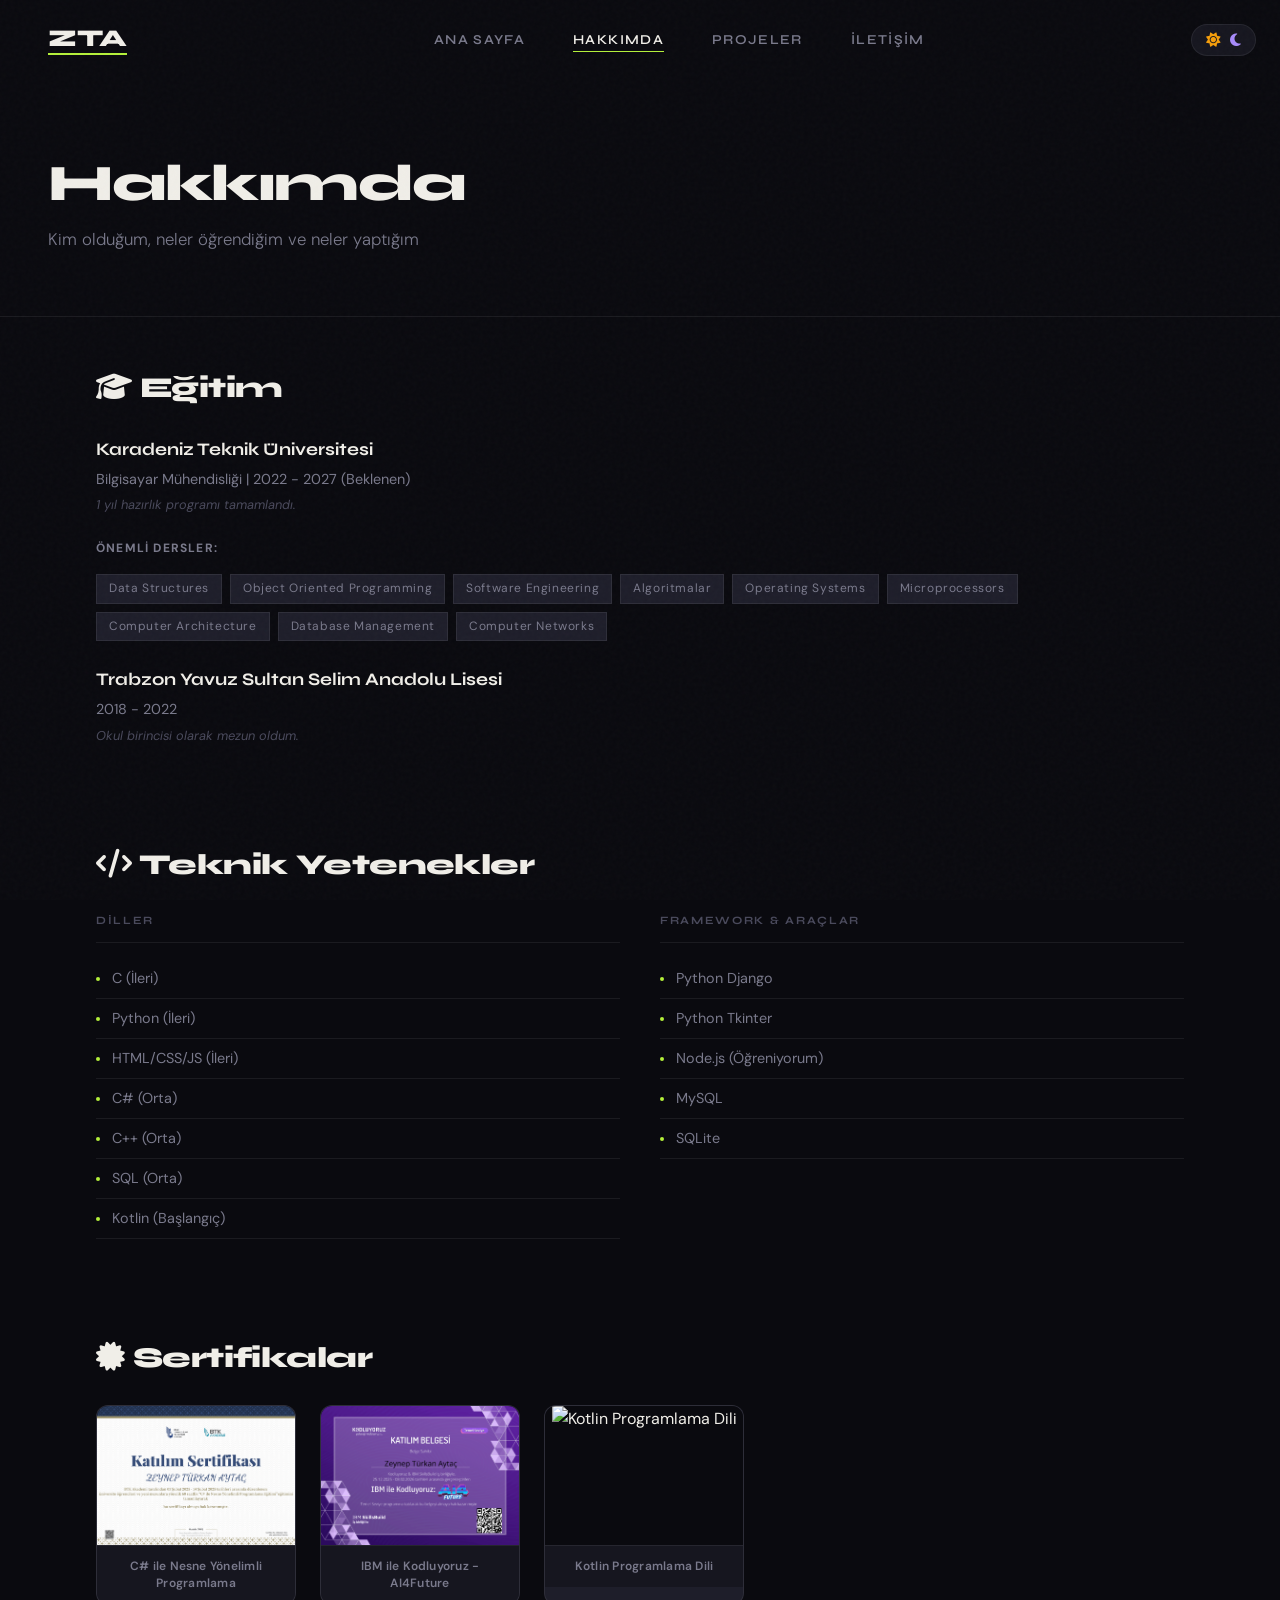
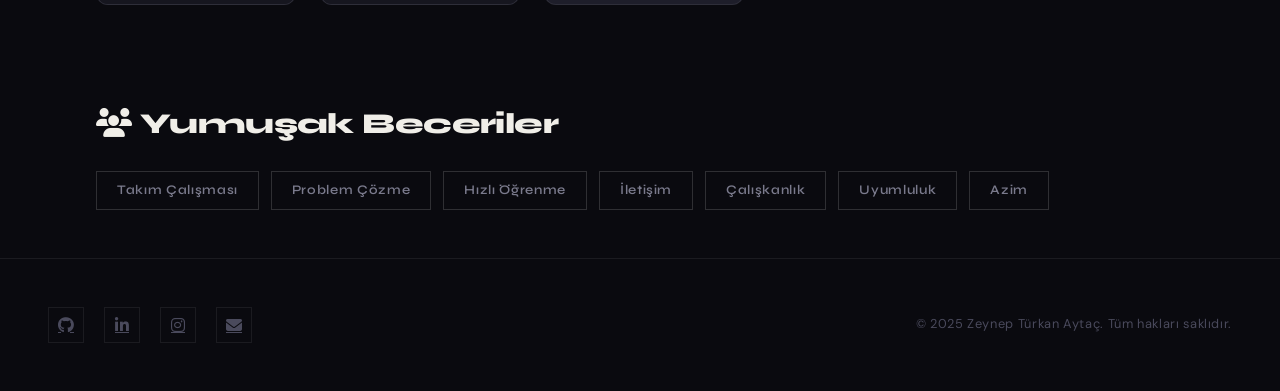
==== hakkimda.html @ 8c90376b "kişisel portfolio'm için gerekli tüm sayfalar yüklendi." ====
<!DOCTYPE html>
<html lang="tr">
<head>
    <meta charset="UTF-8">
    <meta name="viewport" content="width=device-width, initial-scale=1.0">
    <title>Hakkımda | Zeynep Türkan Aytaç</title>
    <link rel="stylesheet" href="style.css">
    <link href="https://fonts.googleapis.com/css2?family=Inter:opsz,wght@14..32,300;14..32,400;14..32,500;14..32,600;14..32,700&display=swap" rel="stylesheet">
    <link rel="stylesheet" href="https://cdnjs.cloudflare.com/ajax/libs/font-awesome/6.5.1/css/all.min.css">
</head>
<body>
    <!-- Navbar -->
    <nav class="navbar">
        <div class="nav-container">
            <div class="logo">
                <a href="index.html">ZTA</a>
            </div>
            <!-- Dark/Light Mode Toggle -->
            <div class="theme-toggle">
                <i class="fa-solid fa-sun"></i>
                <i class="fa-solid fa-moon"></i>
            </div>
            <ul class="nav-links">
                <li><a href="index.html">Ana Sayfa</a></li>
                <li><a href="hakkimda.html" class="active">Hakkımda</a></li>
                <li><a href="projeler.html">Projeler</a></li>
                <li><a href="iletisim.html">İletişim</a></li>
            </ul>
            <div class="hamburger">
                <span></span>
                <span></span>
                <span></span>
            </div>
        </div>
    </nav>

    <main>
        <section class="page-header">
            <div class="container">
                <h1>Hakkımda</h1>
                <p>Kim olduğum, neler öğrendiğim ve neler yaptığım</p>
            </div>
        </section>

        <section class="about-section">
            <div class="container">
                <!-- Eğitim -->
                <div class="about-card">
                    <h2><i class="fas fa-graduation-cap"></i> Eğitim</h2>
                    <div class="about-item">
                        <h3>Karadeniz Teknik Üniversitesi</h3>
                        <p class="sub">Bilgisayar Mühendisliği | 2022 - 2027 (Beklenen)</p>
                        <p class="sub-note">1 yıl hazırlık programı tamamlandı.</p>
                    </div>
                    <div class="courses">
                        <h4>Önemli Dersler:</h4>
                        <div class="course-list">
                            <span>Data Structures</span><span>Object Oriented Programming</span><span>Software Engineering</span>
                            <span>Algoritmalar</span><span>Operating Systems</span><span>Microprocessors</span>
                            <span>Computer Architecture</span><span>Database Management</span><span>Computer Networks</span>
                        </div>
                    </div>
                    <br>
                    <div class="about-item">
                        <h3>Trabzon Yavuz Sultan Selim Anadolu Lisesi</h3>
                        <p class="sub">2018 - 2022</p>
                        <p class="sub-note">Okul birincisi olarak mezun oldum.</p>
                    </div>
                </div>

                <!-- Teknik Yetenekler -->
                <div class="about-card">
                    <h2><i class="fas fa-code"></i> Teknik Yetenekler</h2>
                    <div class="skills-grid">
                        <div class="skill-cat">
                            <h3>Diller</h3>
                            <ul>
                                <li>C (İleri)</li>
                                <li>Python (İleri)</li>
                                <li>HTML/CSS/JS (İleri)</li>
                                <li>C# (Orta)</li>
                                <li>C++ (Orta)</li>
                                <li>SQL (Orta)</li>
                                <li>Kotlin (Başlangıç)</li>
                            </ul>
                        </div>
                        <div class="skill-cat">
                            <h3>Framework & Araçlar</h3>
                            <ul>
                                <li>Python Django</li>
                                <li>Python Tkinter</li>
                                <li>Node.js (Öğreniyorum)</li>
                                <li>MySQL</li>
                                <li>SQLite</li>
                            </ul>
                        </div>
                    </div>
                </div>

                <!-- Sertifikalar -->
                <div class="about-card">
                    <h2><i class="fas fa-certificate"></i> Sertifikalar</h2>
                    <div class="certificates-grid">
                        <div class="certificate-item">
                            <div class="certificate-image">
                                <img src="images/certificates/csharp-oop.jpg" alt="C# ile Nesne Yönelimli Programlama">
                            </div>
                            <p class="certificate-title">C# ile Nesne Yönelimli Programlama</p>
                        </div>
                        
                        <div class="certificate-item">
                            <div class="certificate-image">
                                <img src="images/certificates/ibm-ai4future.jpg" alt="IBM AI4Future">
                            </div>
                            <p class="certificate-title">IBM ile Kodluyoruz - AI4Future</p>
                        </div>
                        
                        <div class="certificate-item">
                            <div class="certificate-image">
                                <img src="images/certificates/kotlin.jpg" alt="Kotlin Programlama Dili">
                            </div>
                            <p class="certificate-title">Kotlin Programlama Dili</p>
                        </div>
                    </div>
                </div>

                <!-- Yumuşak Beceriler -->
                <div class="about-card">
                    <h2><i class="fas fa-users"></i> Yumuşak Beceriler</h2>
                    <div class="soft-skills">
                        <span>Takım Çalışması</span><span>Problem Çözme</span><span>Hızlı Öğrenme</span>
                        <span>İletişim</span><span>Çalışkanlık</span><span>Uyumluluk</span><span>Azim</span>
                    </div>
                </div>
            </div>
        </section>
    </main>

    <footer class="footer">
        <div class="footer-container">
            <div class="footer-social">
                <a href="https://github.com/TurkanAYT" target="_blank"><i class="fab fa-github"></i></a>
                <a href="https://www.linkedin.com/in/zeynep-turkan-aytac" target="_blank"><i class="fab fa-linkedin-in"></i></a>
                <a href="https://instagram.com/zeynep61turkan" target="_blank"><i class="fab fa-instagram"></i></a>
                <a href="mailto:zeynepturkanaytac@gmail.com"><i class="fas fa-envelope"></i></a>
            </div>
            <p class="footer-copyright">© 2025 Zeynep Türkan Aytaç. Tüm hakları saklıdır.</p>
        </div>
        <button class="scroll-top" id="scrollTop"><i class="fas fa-arrow-up"></i></button>
    </footer>

    <script src="script.js"></script>
</body>
</html>
---- style.css ----
@import url('https://fonts.googleapis.com/css2?family=Syne:wght@400;500;600;700;800&family=DM+Sans:ital,opsz,wght@0,9..40,300;0,9..40,400;0,9..40,500;1,9..40,300&display=swap');

*, *::before, *::after {
    margin: 0;
    padding: 0;
    box-sizing: border-box;
}

:root {
    --bg: #0a0a0f;
    --bg2: #111118;
    --bg3: #1a1a24;
    --surface: #16161f;
    --surface2: #1e1e2a;
    --border: rgba(255,255,255,0.07);
    --border-bright: rgba(255,255,255,0.15);
    --text: #f0eee8;
    --text-muted: #7a7a8c;
    --text-dim: #4a4a5c;
    --accent: #b4f03a;
    --accent-dark: #8fc42c;
    --accent-glow: rgba(180, 240, 58, 0.15);
    --accent2: #6b3aff;
    --accent2-glow: rgba(107, 58, 255, 0.15);
    --font-display: 'Syne', sans-serif;
    --font-body: 'DM Sans', sans-serif;
    --radius: 4px;
    --radius-lg: 12px;
    --nav-bg: rgba(10, 10, 15, 0.95);
}

body {
    font-family: var(--font-body);
    background: var(--bg);
    color: var(--text);
    line-height: 1.6;
    overflow-x: hidden;
}

body.light {
    --bg: #f5f4ef;
    --bg2: #edece7;
    --bg3: #e4e3de;
    --surface: #ffffff;
    --surface2: #f0efe9;
    --border: rgba(0,0,0,0.08);
    --border-bright: rgba(0,0,0,0.15);
    --text: #0f0f18;
    --text-muted: #5a5a6e;
    --text-dim: #9a9aac;
    --accent: #4a8c00;
    --accent-dark: #3a7000;
    --accent-glow: rgba(74, 140, 0, 0.1);
    --ticker-bg: #0f0f18;
    --ticker-text: #f0eee8;
        --nav-bg: rgba(245, 244, 239, 0.95);
}

/* ---- SCROLLBAR ---- */
::-webkit-scrollbar { width: 4px; }
::-webkit-scrollbar-track { background: var(--bg); }
::-webkit-scrollbar-thumb { background: var(--accent); border-radius: 2px; }

/* ---- NOISE OVERLAY ---- */
body::before {
    content: '';
    position: fixed;
    inset: 0;
    background-image: url("data:image/svg+xml,%3Csvg viewBox='0 0 256 256' xmlns='http://www.w3.org/2000/svg'%3E%3Cfilter id='noise'%3E%3CfeTurbulence type='fractalNoise' baseFrequency='0.9' numOctaves='4' stitchTiles='stitch'/%3E%3C/filter%3E%3Crect width='100%25' height='100%25' filter='url(%23noise)' opacity='1'/%3E%3C/svg%3E");
    opacity: 0.025;
    pointer-events: none;
    z-index: 1000;
}

/* ---- THEME TOGGLE ---- */
.theme-toggle {
    cursor: pointer;
    background: var(--surface);
    border: 1px solid var(--border);
    padding: 8px 14px;
    border-radius: 100px;
    display: flex;
    gap: 10px;
    align-items: center;
    transition: border-color 0.3s;
    z-index: 502;
}

.theme-toggle:hover {
    border-color: var(--border-bright);
}

.theme-toggle i {
    font-size: 0.9rem;
    transition: color 0.3s, opacity 0.3s;
}

.theme-toggle .fa-sun { color: #f59e0b; }
.theme-toggle .fa-moon { color: #a78bfa; }

/* Desktop'ta sabit konum */
@media (min-width: 769px) {
    .theme-toggle {
        position: fixed;
        top: 24px;
        right: 24px;
    }
}

/* ---- NAVBAR ---- */
.navbar {
    position: sticky;
    top: 0;
    z-index: 400;
    padding: 20px 0;
    transition: background 0.3s, border-color 0.3s;
}

.navbar.scrolled {
    background: rgba(10, 10, 15, 0.92);
    backdrop-filter: blur(20px);
    border-bottom: 1px solid var(--border);
}

body.light .navbar.scrolled {
    background: rgba(245, 244, 239, 0.92);
}

.nav-container {
    max-width: 1400px;
    margin: 0 auto;
    padding: 0 3rem;
    display: flex;
    justify-content: space-between;
    align-items: center;
}

.logo a {
    font-family: var(--font-display);
    font-size: 1.5rem;
    font-weight: 800;
    color: var(--text);
    text-decoration: none;
    letter-spacing: -0.02em;
    position: relative;
}

.logo a::after {
    content: '';
    position: absolute;
    bottom: -2px;
    left: 0;
    width: 100%;
    height: 2px;
    background: var(--accent);
}

.nav-links {
    display: flex;
    gap: 3rem;
    list-style: none;
}

.nav-links a {
    text-decoration: none;
    color: var(--text-muted);
    font-family: var(--font-display);
    font-size: 0.85rem;
    font-weight: 600;
    letter-spacing: 0.1em;
    text-transform: uppercase;
    transition: color 0.3s;
    position: relative;
}

.nav-links a::after {
    content: '';
    position: absolute;
    bottom: -4px;
    left: 0;
    width: 0;
    height: 1px;
    background: var(--accent);
    transition: width 0.3s ease;
}

.nav-links a:hover,
.nav-links a.active {
    color: var(--text);
}

.nav-links a:hover::after,
.nav-links a.active::after {
    width: 100%;
}

/* ---- BUTTONS ---- */
.btn {
    padding: 0.8rem 1.75rem;
    border-radius: var(--radius);
    text-decoration: none;
    font-family: var(--font-display);
    font-size: 0.8rem;
    font-weight: 700;
    letter-spacing: 0.1em;
    text-transform: uppercase;
    transition: all 0.25s ease;
    display: inline-flex;
    align-items: center;
    gap: 0.5rem;
    border: 1px solid transparent;
    cursor: pointer;
}

.btn-primary {
    background: var(--accent);
    color: #0a0a0f;
    border-color: var(--accent);
}

.btn-primary:hover {
    background: transparent;
    color: var(--accent);
    transform: translateY(-2px);
}

.btn-secondary {
    background: transparent;
    color: var(--text);
    border-color: var(--border-bright);
}

.btn-secondary:hover {
    border-color: var(--accent);
    color: var(--accent);
    transform: translateY(-2px);
}

/* CV İndir butonu - diğer butonlarla aynı stil */
.btn-outline {
    background: transparent;
    color: var(--text);
    border: 1px solid var(--border-bright);
    border-radius: var(--radius);
    padding: 0.8rem 1.75rem;
    font-family: var(--font-display);
    font-size: 0.8rem;
    font-weight: 700;
    letter-spacing: 0.1em;
    text-transform: uppercase;
    text-decoration: none;
    display: inline-flex;
    align-items: center;
    gap: 0.5rem;
    transition: all 0.25s ease;
    cursor: pointer;
    border-color: var(--border-bright);
}

.btn-outline:hover {
    border-color: var(--accent);
    color: var(--accent);
    transform: translateY(-2px);
}

.btn-outline i {
    font-size: 0.8rem;
}

/* ========== MOBILE NAVBAR DÜZELTMELERİ ========== */

/* Hamburger buton - her zaman görünür */
.hamburger {
    display: none;
    flex-direction: column;
    gap: 5px;
    cursor: pointer;
    padding: 8px;
    z-index: 501;
    position: relative;
}

.hamburger span {
    width: 24px;
    height: 2px;
    background: var(--text);
    transition: all 0.3s ease;
    display: block;
}

.hamburger.active span:nth-child(1) {
    transform: rotate(45deg) translate(6px, 6px);
}

.hamburger.active span:nth-child(2) {
    opacity: 0;
    transform: translateX(-10px);
}

.hamburger.active span:nth-child(3) {
    transform: rotate(-45deg) translate(6px, -6px);
}

/* Mobile menü - full screen overlay */
@media (max-width: 1600px) {
    .hamburger {
        display: flex;
    }
    
    .nav-links {
        position: fixed;
        top: 0;
        left: 0;
        width: 100%;
        height: 100vh;
        background: var(--bg);
        backdrop-filter: blur(0px);
        flex-direction: column;
        align-items: center;
        justify-content: center;
        gap: 2.5rem;
        transform: translateX(100%);
        transition: transform 0.4s cubic-bezier(0.2, 0.9, 0.4, 1.1);
        z-index: 500;
        margin: 0;
        padding: 2rem;
        list-style: none;
    }
    
    .nav-links.active {
        transform: translateX(0);
    }
    
    .nav-links li {
        opacity: 0;
        transform: translateY(20px);
        transition: opacity 0.3s ease, transform 0.3s ease;
    }
    
    .nav-links.active li {
        opacity: 1;
        transform: translateY(0);
    }
    
    .nav-links.active li:nth-child(1) { transition-delay: 0.1s; }
    .nav-links.active li:nth-child(2) { transition-delay: 0.2s; }
    .nav-links.active li:nth-child(3) { transition-delay: 0.3s; }
    .nav-links.active li:nth-child(4) { transition-delay: 0.4s; }
    
    .nav-links a {
        font-size: 0.85rem;
        font-weight: 600;
        letter-spacing: 0.1em;
    }
    
    /* Sayfa içeriği menü açıkken hafif karartma opsiyonel */
    body.menu-open {
        overflow: hidden;
    }
}

/* Desktop'ta hamburger gizli */
@media (min-width: 769px) {
    .hamburger {
        display: none !important;
    }
    
    .nav-links {
        display: flex !important;
        position: static;
        transform: none;
        flex-direction: row;
        height: auto;
        background: transparent;
        padding: 0;
        gap: 3rem;
    }
    
    .nav-links li {
        opacity: 1;
        transform: none;
    }
}

/* ---- CONTAINER ---- */
.container {
    max-width: 1400px;
    margin: 0 auto;
    padding: 0 3rem;
}

@media (max-width: 768px) {
    .container { padding: 0 1.5rem; }
}

/* ---- HERO ---- */
.hero {
    min-height: calc(100vh - 80px);
    display: flex;
    align-items: center;
    padding: 5rem 0;
    position: relative;
    overflow: hidden;
}

.hero::before {
    content: '';
    position: absolute;
    top: -200px;
    right: -200px;
    width: 700px;
    height: 700px;
    background: radial-gradient(circle, rgba(107, 58, 255, 0.12) 0%, transparent 70%);
    pointer-events: none;
}

.hero::after {
    content: '';
    position: absolute;
    bottom: -100px;
    left: -100px;
    width: 500px;
    height: 500px;
    background: radial-gradient(circle, rgba(180, 240, 58, 0.07) 0%, transparent 70%);
    pointer-events: none;
}

.hero-container {
    max-width: 1400px;
    margin: 0 auto;
    padding: 0 3rem;
    display: grid;
    grid-template-columns: 280px 1fr;
    gap: 6rem;
    align-items: center;
    position: relative;
    z-index: 1;
}

@media (max-width: 1024px) {
    .hero-container {
        grid-template-columns: 1fr;
        gap: 3rem;
        text-align: center;
        padding: 0 1.5rem;
    }
    .hero-image { margin: 0 auto; max-width: 200px; }
    .hero-buttons { justify-content: center; }
    .hero-tag { justify-content: center; }
}

.hero-image {
    position: relative;
}

.image-placeholder {
    width: 100%;
    aspect-ratio: 1;
    background: var(--surface);
    border: 1px solid var(--border-bright);
    border-radius: var(--radius-lg);
    position: relative;
    overflow: hidden;
}

/* Gradient overlay (eski görsel efekt) */
.image-placeholder::before {
    content: '';
    position: absolute;
    inset: 0;
    background: linear-gradient(135deg, var(--accent-glow), var(--accent2-glow));
    opacity: 0.3;
    pointer-events: none;
    z-index: 2;
}

/* Fotoğraf stili */
.image-placeholder img {
    width: 100%;
    height: 100%;
    object-fit: cover;
    object-position: center;
    display: block;
    position: relative;
    z-index: 1;
}

/* Corner decorations (köşe süslemeleri) */
.image-placeholder::after {
    content: '';
    position: absolute;
    top: 10px;
    right: 10px;
    width: 20px;
    height: 20px;
    border-top: 1px solid var(--accent);
    border-right: 1px solid var(--accent);
    z-index: 3;
    pointer-events: none;
}

/* Placeholder ikon ve yazıları gizle (artık fotoğraf kullanılıyor) */
.image-placeholder i,
.image-placeholder span {
    display: none;
}

.hero-badge {
    position: absolute;
    bottom: -16px;
    left: 50%;
    transform: translateX(-50%);
    background: var(--accent);
    color: #0a0a0f;
    font-family: var(--font-display);
    font-size: 0.65rem;
    font-weight: 700;
    letter-spacing: 0.12em;
    text-transform: uppercase;
    padding: 6px 14px;
    border-radius: 100px;
    white-space: nowrap;
}

.hero-tag {
    display: flex;
    align-items: center;
    gap: 8px;
    margin-bottom: 1.5rem;
}

.hero-tag-dot {
    width: 8px;
    height: 8px;
    background: var(--accent);
    border-radius: 50%;
    animation: pulse 2s infinite;
}

@keyframes pulse {
    0%, 100% { box-shadow: 0 0 0 0 var(--accent-glow); }
    50% { box-shadow: 0 0 0 8px transparent; }
}

.hero-tag span {
    font-size: 0.8rem;
    letter-spacing: 0.12em;
    text-transform: uppercase;
    color: var(--text-muted);
    font-family: var(--font-display);
}

.hero-content h1 {
    font-family: var(--font-display);
    font-size: clamp(3rem, 4vw, 5rem);
    font-weight: 800;
    line-height: 1.0;
    letter-spacing: -0.03em;
    margin-bottom: 1.5rem;
}

.hero-content h1 .accent-text {
    color: var(--accent);
    display: block;
}

.hero-title {
    font-size: 1rem;
    color: var(--text-muted);
    margin-bottom: 1.5rem;
    font-weight: 300;
    letter-spacing: 0.01em;
    max-width: 520px;
    line-height: 1.7;
}

.hero-meta {
    display: flex;
    gap: 2rem;
    margin-bottom: 2.5rem;
    flex-wrap: wrap;
}

.hero-meta-item {
    display: flex;
    flex-direction: column;
    gap: 2px;
}

.hero-meta-item span:first-child {
    font-family: var(--font-display);
    font-size: 1.5rem;
    font-weight: 800;
    color: var(--accent);
}

.hero-meta-item span:last-child {
    font-size: 0.75rem;
    color: var(--text-muted);
    letter-spacing: 0.08em;
    text-transform: uppercase;
}

.hero-buttons {
    margin-top: 1rem;
    display: flex;
    gap: 1rem;
    flex-wrap: wrap;
}

/* ---- BUTTONS ---- */
.btn {
    padding: 0.8rem 1.75rem;
    border-radius: var(--radius);
    text-decoration: none;
    font-family: var(--font-display);
    font-size: 0.8rem;
    font-weight: 700;
    letter-spacing: 0.1em;
    text-transform: uppercase;
    transition: all 0.25s ease;
    display: inline-flex;
    align-items: center;
    gap: 0.5rem;
    border: 1px solid transparent;
    cursor: pointer;
}

.btn-primary {
    background: var(--accent);
    color: #0a0a0f;
    border-color: var(--accent);
}

.btn-primary:hover {
    background: transparent;
    color: var(--accent);
    transform: translateY(-2px);
}

.btn-secondary {
    background: transparent;
    color: var(--text);
    border-color: var(--border-bright);
}

.btn-secondary:hover {
    border-color: var(--accent);
    color: var(--accent);
    transform: translateY(-2px);
}

/* ---- TICKER ---- */
.ticker-wrapper {
    width: 100%;
    overflow: hidden;
    background: var(--accent);
    padding: 14px 0;
    position: relative;
}

.ticker-track {
    display: inline-flex;
    gap: 0;
    white-space: nowrap;
    animation: ticker-scroll 30s linear infinite;
}

.ticker-track span {
    color: #0a0a0f;
    font-family: var(--font-display);
    font-weight: 700;
    font-size: 0.8rem;
    letter-spacing: 0.1em;
    text-transform: uppercase;
    padding: 0 2.5rem;
    position: relative;
}

.ticker-track span::before {
    content: '◆';
    position: absolute;
    left: 0;
    top: 50%;
    transform: translateY(-50%);
    font-size: 0.4rem;
}

@keyframes ticker-scroll {
    0% { transform: translateX(0); }
    100% { transform: translateX(-50%); }
}

/* ---- PAGE HEADER ---- */
.page-header {
    padding: 5rem 0 4rem;
    position: relative;
    overflow: hidden;
    border-bottom: 1px solid var(--border);
}

.page-header::before {
    content: attr(data-title);
    position: absolute;
    top: 50%;
    left: 3rem;
    transform: translateY(-50%);
    font-family: var(--font-display);
    font-size: clamp(5rem, 15vw, 12rem);
    font-weight: 800;
    color: transparent;
    -webkit-text-stroke: 1px rgba(255,255,255,0.04);
    white-space: nowrap;
    pointer-events: none;
    letter-spacing: -0.05em;
    line-height: 1;
    z-index: 0;
}

body.light .page-header::before {
    -webkit-text-stroke: 1px rgba(0,0,0,0.05);
}

.page-header .container {
    position: relative;
    z-index: 1;
}

.page-header-label {
    font-family: var(--font-display);
    font-size: 0.75rem;
    font-weight: 700;
    letter-spacing: 0.15em;
    text-transform: uppercase;
    color: var(--accent);
    margin-bottom: 1rem;
    display: flex;
    align-items: center;
    gap: 10px;
}

.page-header-label::before {
    content: '';
    display: inline-block;
    width: 30px;
    height: 1px;
    background: var(--accent);
}

.page-header h1 {
    font-family: var(--font-display);
    font-size: clamp(2rem, 4vw, 5rem);
    font-weight: 800;
    letter-spacing: -0.03em;
    line-height: 1.0;
    margin-bottom: 1rem;
}

.page-header p {
    color: var(--text-muted);
    font-size: 1.05rem;
    max-width: 500px;
    font-weight: 300;
}

/* ---- ABOUT PAGE ---- */
.about-grid {
    display: grid;
    grid-template-columns: 1fr 1fr;
    gap: 1.5px;
    background: var(--border);
    border: 1px solid var(--border);
    overflow: hidden;
}

@media (max-width: 900px) {
    .about-grid { grid-template-columns: 1fr; }
}

.about-card {
    background: var(--bg);
    padding: 3rem;
    transition: background 0.3s;
    position: relative;
}

body.light .about-card { background: var(--surface); }

.about-card:hover {
    background: var(--surface);
}

body.light .about-card:hover { background: var(--bg2); }

.about-card.full-width {
    grid-column: 1 / -1;
}

.about-card-label {
    font-family: var(--font-display);
    font-size: 0.7rem;
    font-weight: 700;
    letter-spacing: 0.15em;
    text-transform: uppercase;
    color: var(--accent);
    margin-bottom: 1.5rem;
    display: flex;
    align-items: center;
    gap: 8px;
}

.about-card-label i { font-size: 0.8rem; }

.about-card h2 {
    font-family: var(--font-display);
    font-size: 1.8rem;
    font-weight: 800;
    letter-spacing: -0.02em;
    margin-bottom: 1.5rem;
}

.about-item h3 {
    font-family: var(--font-display);
    font-size: 1.1rem;
    font-weight: 700;
    margin-bottom: 0.25rem;
}

.sub {
    color: var(--text-muted);
    font-size: 0.9rem;
    margin-bottom: 0.25rem;
}

.sub-note {
    font-size: 0.8rem;
    color: var(--text-dim);
    font-style: italic;
}

.courses {
    margin-top: 1.5rem;
}

.courses h4 {
    font-size: 0.75rem;
    letter-spacing: 0.1em;
    text-transform: uppercase;
    color: var(--text-muted);
    margin-bottom: 1rem;
}

.course-list {
    display: flex;
    flex-wrap: wrap;
    gap: 0.5rem;
}

.course-list span {
    background: var(--surface2);
    border: 1px solid var(--border);
    padding: 4px 12px;
    font-size: 0.75rem;
    letter-spacing: 0.05em;
    color: var(--text-muted);
    transition: all 0.2s;
}

.course-list span:hover {
    border-color: var(--accent);
    color: var(--accent);
}

.skills-grid {
    display: grid;
    grid-template-columns: 1fr 1fr;
    gap: 2.5rem;
}

@media (max-width: 600px) {
    .skills-grid { grid-template-columns: 1fr; }
}

.skill-cat h3 {
    font-family: var(--font-display);
    font-size: 0.7rem;
    font-weight: 700;
    letter-spacing: 0.15em;
    text-transform: uppercase;
    color: var(--text-dim);
    margin-bottom: 1rem;
    padding-bottom: 0.75rem;
    border-bottom: 1px solid var(--border);
}

.skill-cat ul { list-style: none; }

.skill-cat li {
    padding: 0.5rem 0;
    border-bottom: 1px solid var(--border);
    font-size: 0.9rem;
    color: var(--text-muted);
    display: flex;
    align-items: center;
    gap: 0.75rem;
    transition: color 0.2s;
}

.skill-cat li:hover { color: var(--text); }

.skill-cat li::before {
    content: '';
    width: 4px;
    height: 4px;
    background: var(--accent);
    border-radius: 50%;
    flex-shrink: 0;
}

.cert-list { list-style: none; }

.cert-list li {
    padding: 1rem 0;
    border-bottom: 1px solid var(--border);
    display: flex;
    align-items: flex-start;
    gap: 1rem;
    font-size: 0.9rem;
    color: var(--text-muted);
}

.cert-list li::before {
    content: '↗';
    color: var(--accent);
    font-size: 1rem;
    flex-shrink: 0;
    margin-top: 1px;
}

.soft-skills {
    display: flex;
    flex-wrap: wrap;
    gap: 0.75rem;
}

.soft-skills span {
    border: 1px solid var(--border-bright);
    padding: 0.5rem 1.25rem;
    font-size: 0.82rem;
    font-family: var(--font-display);
    font-weight: 600;
    letter-spacing: 0.05em;
    transition: all 0.2s;
    color: var(--text-muted);
}

.soft-skills span:hover {
    border-color: var(--accent);
    color: var(--accent);
    background: var(--accent-glow);
}

/* ---- PROJECTS PAGE ---- */
.projects-section {
    padding: 5rem 0;
}

.filter-buttons {
    display: flex;
    flex-wrap: wrap;
    gap: 0.75rem;
    margin-bottom: 4rem;
    padding-bottom: 2rem;
    border-bottom: 1px solid var(--border);
}

.filter-btn {
    background: transparent;
    border: 1px solid var(--border);
    padding: 0.5rem 1.25rem;
    font-family: var(--font-display);
    font-size: 0.75rem;
    font-weight: 700;
    letter-spacing: 0.1em;
    text-transform: uppercase;
    color: var(--text-muted);
    cursor: pointer;
    transition: all 0.2s;
}

.filter-btn.active,
.filter-btn:hover {
    background: var(--accent);
    color: #0a0a0f;
    border-color: var(--accent);
}

.projects-grid {
    display: grid;
    grid-template-columns: repeat(auto-fill, minmax(380px, 1fr));
    gap: 1px;
    background: var(--border);
    border: 1px solid var(--border);
}

@media (max-width: 500px) {
    .projects-grid { grid-template-columns: 1fr; }
}

.project-card {
    background: var(--bg);
    overflow: hidden;
    transition: background 0.3s;
    position: relative;
    display: flex;
    flex-direction: column;
}

body.light .project-card { background: var(--surface); }

.project-card:hover { background: var(--surface); }
body.light .project-card:hover { background: var(--bg2); }

.project-img {
    position: relative;
    overflow: hidden;
    aspect-ratio: 16 / 9;
    background: var(--surface2);
}

.project-img img {
    width: 100%;
    height: 100%;
    object-fit: contain;  /* cover yerine contain - fotoğrafın tamamını gösterir */
    object-position: center;
    background: var(--bg2);
    filter: grayscale(30%);
    transition: filter 0.5s, transform 0.5s;
}

.project-card:hover .project-img img {
    filter: grayscale(0%);
    transform: scale(1.03);
}

.project-img-overlay {
    position: absolute;
    inset: 0;
    background: linear-gradient(to top, var(--bg) 0%, transparent 60%);
    pointer-events: none;
}

.project-number {
    position: absolute;
    top: 1rem;
    right: 1rem;
    font-family: var(--font-display);
    font-size: 0.65rem;
    font-weight: 800;
    letter-spacing: 0.1em;
    color: var(--accent);
    background: rgba(10,10,15,0.8);
    padding: 4px 10px;
    border: 1px solid rgba(180, 240, 58, 0.3);
}

.project-info {
    padding: 1.75rem;
    display: flex;
    flex-direction: column;
    flex: 1;
}

.project-info h3 {
    font-family: var(--font-display);
    font-size: 1.1rem;
    font-weight: 800;
    letter-spacing: -0.01em;
    margin-bottom: 0.25rem;
}

.project-cat {
    font-size: 0.75rem;
    color: var(--accent);
    font-family: var(--font-display);
    font-weight: 600;
    letter-spacing: 0.08em;
    text-transform: uppercase;
    margin-bottom: 0.75rem;
}

.project-desc {
    color: var(--text-muted);
    margin-bottom: 1.25rem;
    font-size: 0.875rem;
    line-height: 1.65;
    flex: 1;
}

.project-tech {
    display: flex;
    flex-wrap: wrap;
    gap: 0.4rem;
    margin-bottom: 1.25rem;
}

.project-tech span {
    background: var(--surface2);
    border: 1px solid var(--border);
    padding: 2px 10px;
    font-size: 0.7rem;
    letter-spacing: 0.05em;
    color: var(--text-muted);
}

.btn-detail {
    color: var(--text-muted);
    text-decoration: none;
    font-family: var(--font-display);
    font-size: 0.75rem;
    font-weight: 700;
    letter-spacing: 0.1em;
    text-transform: uppercase;
    display: inline-flex;
    align-items: center;
    gap: 0.5rem;
    transition: all 0.2s;
    padding-top: 1rem;
    border-top: 1px solid var(--border);
    margin-top: auto;
}

.btn-detail:hover {
    color: var(--accent);
    gap: 1rem;
}

/* ---- CONTACT PAGE ---- */
.contact-section {
    padding: 5rem 0;
}

.contact-cards {
    display: grid;
    grid-template-columns: repeat(auto-fit, minmax(280px, 1fr));
    gap: 1px;
    background: var(--border);
    border: 1px solid var(--border);
}

.contact-card {
    background: var(--bg);
    padding: 2.5rem;
    display: flex;
    flex-direction: column;
    align-items: flex-start;
    gap: 0.75rem;
    transition: background 0.3s;
    position: relative;
    overflow: hidden;
}

body.light .contact-card { background: var(--surface); }

.contact-card:hover { background: var(--surface); }
body.light .contact-card:hover { background: var(--bg2); }

.contact-card::after {
    content: '';
    position: absolute;
    bottom: 0;
    left: 0;
    width: 0;
    height: 2px;
    background: var(--accent);
    transition: width 0.4s ease;
}

.contact-card:hover::after { width: 100%; }

.contact-icon {
    width: 48px;
    height: 48px;
    background: var(--surface2);
    border: 1px solid var(--border);
    display: flex;
    align-items: center;
    justify-content: center;
    margin-bottom: 0.5rem;
    transition: all 0.3s;
}

.contact-card:hover .contact-icon {
    background: var(--accent-glow);
    border-color: var(--accent);
}

.contact-icon i {
    font-size: 1.2rem;
    color: var(--text-muted);
    transition: color 0.3s;
}

.contact-card:hover .contact-icon i {
    color: var(--accent);
}

.contact-card h3 {
    font-family: var(--font-display);
    font-size: 0.7rem;
    font-weight: 700;
    letter-spacing: 0.15em;
    text-transform: uppercase;
    color: var(--text-dim);
}

.contact-card a {
    color: var(--text);
    text-decoration: none;
    font-size: 0.9rem;
    transition: color 0.2s;
    word-break: break-all;
}

.contact-card:hover a { color: var(--accent); }

.contact-note {
    font-size: 0.78rem;
    color: var(--text-dim);
    margin-top: 0.25rem;
}

/* ---- PROJECT DETAIL ---- */
.project-detail-section {
    padding: 5rem 0;
}

.project-detail-grid {
    display: grid;
    grid-template-columns: 1fr 1fr;
    gap: 4rem;
    align-items: start;
}

@media (max-width: 900px) {
    .project-detail-grid { grid-template-columns: 1fr; gap: 2.5rem; }
}

.project-detail-image {
    position: sticky;
    top: 100px;
}

.project-detail-image img {
    width: 100%;
    border: 1px solid var(--border);
    display: block;
}

.project-detail-content h2 {
    font-family: var(--font-display);
    font-size: 1.8rem;
    font-weight: 800;
    letter-spacing: -0.02em;
    margin-bottom: 1rem;
}

.project-detail-content h3 {
    font-family: var(--font-display);
    font-size: 0.7rem;
    font-weight: 700;
    letter-spacing: 0.15em;
    text-transform: uppercase;
    color: var(--text-dim);
    margin: 2rem 0 1rem;
    padding-bottom: 0.75rem;
    border-bottom: 1px solid var(--border);
}

.project-detail-content p {
    color: var(--text-muted);
    font-size: 0.95rem;
    line-height: 1.8;
    white-space: pre-line;
}

.detail-tech {
    display: flex;
    flex-wrap: wrap;
    gap: 0.5rem;
}

.tech-tag {
    background: var(--surface2);
    border: 1px solid var(--border);
    padding: 6px 14px;
    font-size: 0.8rem;
    color: var(--text-muted);
    transition: all 0.2s;
}

.tech-tag:hover {
    border-color: var(--accent);
    color: var(--accent);
}

.project-links { margin-top: 2.5rem; }

/* ---- FOOTER ---- */
.footer {
    border-top: 1px solid var(--border);
    padding: 3rem 0;
}

.footer-container {
    max-width: 1400px;
    margin: 0 auto;
    padding: 0 3rem;
    display: flex;
    justify-content: space-between;
    align-items: center;
}

@media (max-width: 600px) {
    .footer-container {
        flex-direction: column;
        gap: 1.5rem;
        text-align: center;
        padding: 0 1.5rem;
    }
}

.footer-social {
    display: flex;
    gap: 1.25rem;
}

.footer-social a {
    color: var(--text-dim);
    font-size: 1rem;
    transition: color 0.2s;
    width: 36px;
    height: 36px;
    border: 1px solid var(--border);
    display: flex;
    align-items: center;
    justify-content: center;
    transition: all 0.2s;
}

.footer-social a:hover {
    color: var(--accent);
    border-color: var(--accent);
}

.footer-copyright {
    color: var(--text-dim);
    font-size: 0.8rem;
    letter-spacing: 0.05em;
}

.scroll-top {
    position: fixed;
    bottom: 2rem;
    right: 2rem;
    background: var(--accent);
    color: #0a0a0f;
    border: none;
    width: 44px;
    height: 44px;
    cursor: pointer;
    opacity: 0;
    visibility: hidden;
    transition: all 0.3s;
    z-index: 99;
    font-size: 0.8rem;
}

.scroll-top.show {
    opacity: 1;
    visibility: visible;
}

.scroll-top:hover {
    transform: translateY(-3px);
    background: var(--accent-dark);
}

/* ---- ANIMATIONS ---- */
.reveal {
    opacity: 0;
    transform: translateY(30px);
    transition: opacity 0.7s ease, transform 0.7s ease;
}

.reveal.visible {
    opacity: 1;
    transform: translateY(0);
}

.reveal-delay-1 { transition-delay: 0.1s; }
.reveal-delay-2 { transition-delay: 0.2s; }
.reveal-delay-3 { transition-delay: 0.3s; }
.reveal-delay-4 { transition-delay: 0.4s; }

/* ========== MOBİL NAVBAR DÜZENİ ========== */
@media (max-width: 768px) {
    .nav-container {
        display: flex;
        align-items: center;
        justify-content: space-between;
        gap: 0.25rem;
        padding: 0 1rem;
    }
    
    .logo {
        order: 1;
        flex-shrink: 0;
    }
    
    .logo a {
        font-size: 1rem;
    }
    
    /* KISA DARK/LIGHT BUTONU */
    .theme-toggle {
        position: static !important;
        order: 2;
        margin: 0 auto;
        background: var(--surface);
        border: 1px solid var(--border);
        border-radius: 30px;
        display: flex;
        width: auto;
        min-width: 30px;
        max-width: 65px;
    }
    
    .theme-toggle i {
        font-size: 15px !important;
        margin: 0;
    }
    
    .hamburger {
        position: static !important;
        order: 3;
        display: flex;
        flex-shrink: 0;
        padding: 4px;
    }
    
    .hamburger span {
        width: 18px;
        height: 1.5px;
        margin: 2px 0;
    }
    
    .navbar {
        padding: 8px 0;
    }
    
    .nav-links {
        position: fixed;
        top: 0;
        left: 0;
        width: 100%;
        height: 100vh;
        background: var(--bg);
        flex-direction: column;
        align-items: center;
        justify-content: center;
        gap: 2rem;
        transform: translateX(100%);
        transition: transform 0.3s ease;
        z-index: 400;
        margin: 0;
        padding: 2rem;
    }
    
    .nav-links.active {
        transform: translateX(0);
    }
    
    .nav-links a {
        font-size: 1.3rem;
    }
}

/* ========== KESİN ÇALIŞAN BUTON STİLLERİ ========== */
.hero-buttons {
    display: flex;
    flex-wrap: wrap;
    gap: 1rem;
    margin-top: 2rem;
}

.btn {
    display: inline-flex;
    align-items: center;
    gap: 0.5rem;
    padding: 12px 24px;
    border-radius: 4px;
    font-family: var(--font-display);
    font-size: 0.8rem;
    font-weight: 700;
    letter-spacing: 0.1em;
    text-transform: uppercase;
    text-decoration: none;
    transition: all 0.3s ease;
    cursor: pointer;
}

.btn-primary {
    background: var(--accent);
    color: #0a0a0f;
    border: 1px solid var(--accent);
}

.btn-primary:hover {
    background: transparent;
    color: var(--accent);
    transform: translateY(-2px);
}

.btn-secondary {
    background: transparent;
    color: var(--text);
    border: 1px solid var(--border-bright);
}

.btn-secondary:hover {
    border-color: var(--accent);
    color: var(--accent);
    transform: translateY(-2px);
}

/* Özgeçmiş butonu - çerçeveli */
.btn-outline {
    background: transparent;
    color: var(--text);
    border: 1px solid var(--border-bright);
}

.btn-outline:hover {
    border-color: var(--accent);
    color: var(--accent);
    transform: translateY(-2px);
}

.btn-outline i {
    font-size: 0.85rem;
}

/* ========== SERTİFİKALAR GRİD GÖRÜNÜMÜ ========== */
.certificates-grid {
    display: flex;
    flex-wrap: wrap;
    gap: 1.5rem;
    justify-content: flex-start;
    margin-top: 1rem;
}

.certificate-item {
    flex: 1;
    min-width: 150px;
    max-width: 200px;
    background: var(--surface2);
    border: 1px solid var(--border);
    border-radius: var(--radius-lg);
    overflow: hidden;
    transition: all 0.3s ease;
    text-align: center;
}

.certificate-item:hover {
    transform: translateY(-5px);
    border-color: var(--accent);
    box-shadow: 0 10px 20px rgba(0,0,0,0.2);
}

.certificate-image {
    width: 100%;
    aspect-ratio: 1 / 0.7;
    overflow: hidden;
    background: var(--bg);
}

.certificate-image img {
    width: 100%;
    height: 100%;
    object-fit: cover;
    object-position: top;
    transition: transform 0.3s ease;
}

.certificate-item:hover .certificate-image img {
    transform: scale(1.05);
}

.certificate-title {
    padding: 0.75rem;
    font-size: 0.75rem;
    font-weight: 600;
    color: var(--text-muted);
    letter-spacing: 0.02em;
    line-height: 1.4;
    border-top: 1px solid var(--border);
    background: var(--surface);
}

/* Mobil görünüm */
@media (max-width: 768px) {
    .certificates-grid {
        justify-content: center;
        gap: 1rem;
    }
    
    .certificate-item {
        min-width: 130px;
        max-width: 160px;
    }
    
    .certificate-title {
        font-size: 0.65rem;
        padding: 0.5rem;
    }
}

/* ========== PROJE DETAY SLİDER ========== */
.slider-container {
    position: relative;
    width: 100%;
    border-radius: var(--radius-lg);
    overflow: hidden;
    background: var(--surface);
}

.slider-main {
    position: relative;
    width: 100%;
    aspect-ratio: 16 / 9;
}

.slider-main img {
    width: 100%;
    height: 100%;
    object-fit: contain;
    background: var(--bg2);
}

.slider-btn {
    position: absolute;
    top: 50%;
    transform: translateY(-50%);
    background: rgba(0,0,0,0.6);
    backdrop-filter: blur(4px);
    color: white;
    border: none;
    width: 40px;
    height: 40px;
    border-radius: 50%;
    cursor: pointer;
    display: flex;
    align-items: center;
    justify-content: center;
    transition: all 0.3s ease;
    z-index: 10;
}

.slider-btn:hover {
    background: var(--accent);
    color: #0a0a0f;
}

.slider-btn.prev {
    left: 16px;
}

.slider-btn.next {
    right: 16px;
}

.slider-dots {
    display: flex;
    justify-content: center;
    gap: 8px;
    padding: 12px;
}

.dot {
    width: 8px;
    height: 8px;
    border-radius: 50%;
    background: var(--text-dim);
    cursor: pointer;
    transition: all 0.3s ease;
}

.dot:hover {
    background: var(--accent);
}

.dot.active {
    width: 24px;
    border-radius: 4px;
    background: var(--accent);
}

.slider-counter {
    position: absolute;
    bottom: 12px;
    right: 12px;
    background: rgba(0,0,0,0.6);
    backdrop-filter: blur(4px);
    padding: 4px 10px;
    border-radius: 20px;
    font-size: 0.7rem;
    font-family: monospace;
    color: white;
    z-index: 10;
}

/* Mobil uyum */
@media (max-width: 768px) {
    .slider-btn {
        width: 32px;
        height: 32px;
    }
    
    .slider-btn i {
        font-size: 0.8rem;
    }
    
    .dot {
        width: 6px;
        height: 6px;
    }
    
    .dot.active {
        width: 20px;
    }
}

/* Video player için ek stiller */
.slider-main video {
    width: 100%;
    height: 100%;
    object-fit: contain;
    background: var(--bg2);
    border-radius: var(--radius-lg);
}

.slider-main video:focus {
    outline: none;
}

/* Video kontrolleri için dark mode uyumu */
video::-webkit-media-controls-panel {
    background-color: rgba(0,0,0,0.7);
}

video::-webkit-media-controls-play-button,
video::-webkit-media-controls-timeline,
video::-webkit-media-controls-current-time-display,
video::-webkit-media-controls-time-remaining-display,
video::-webkit-media-controls-mute-button {
    filter: invert(1);
}
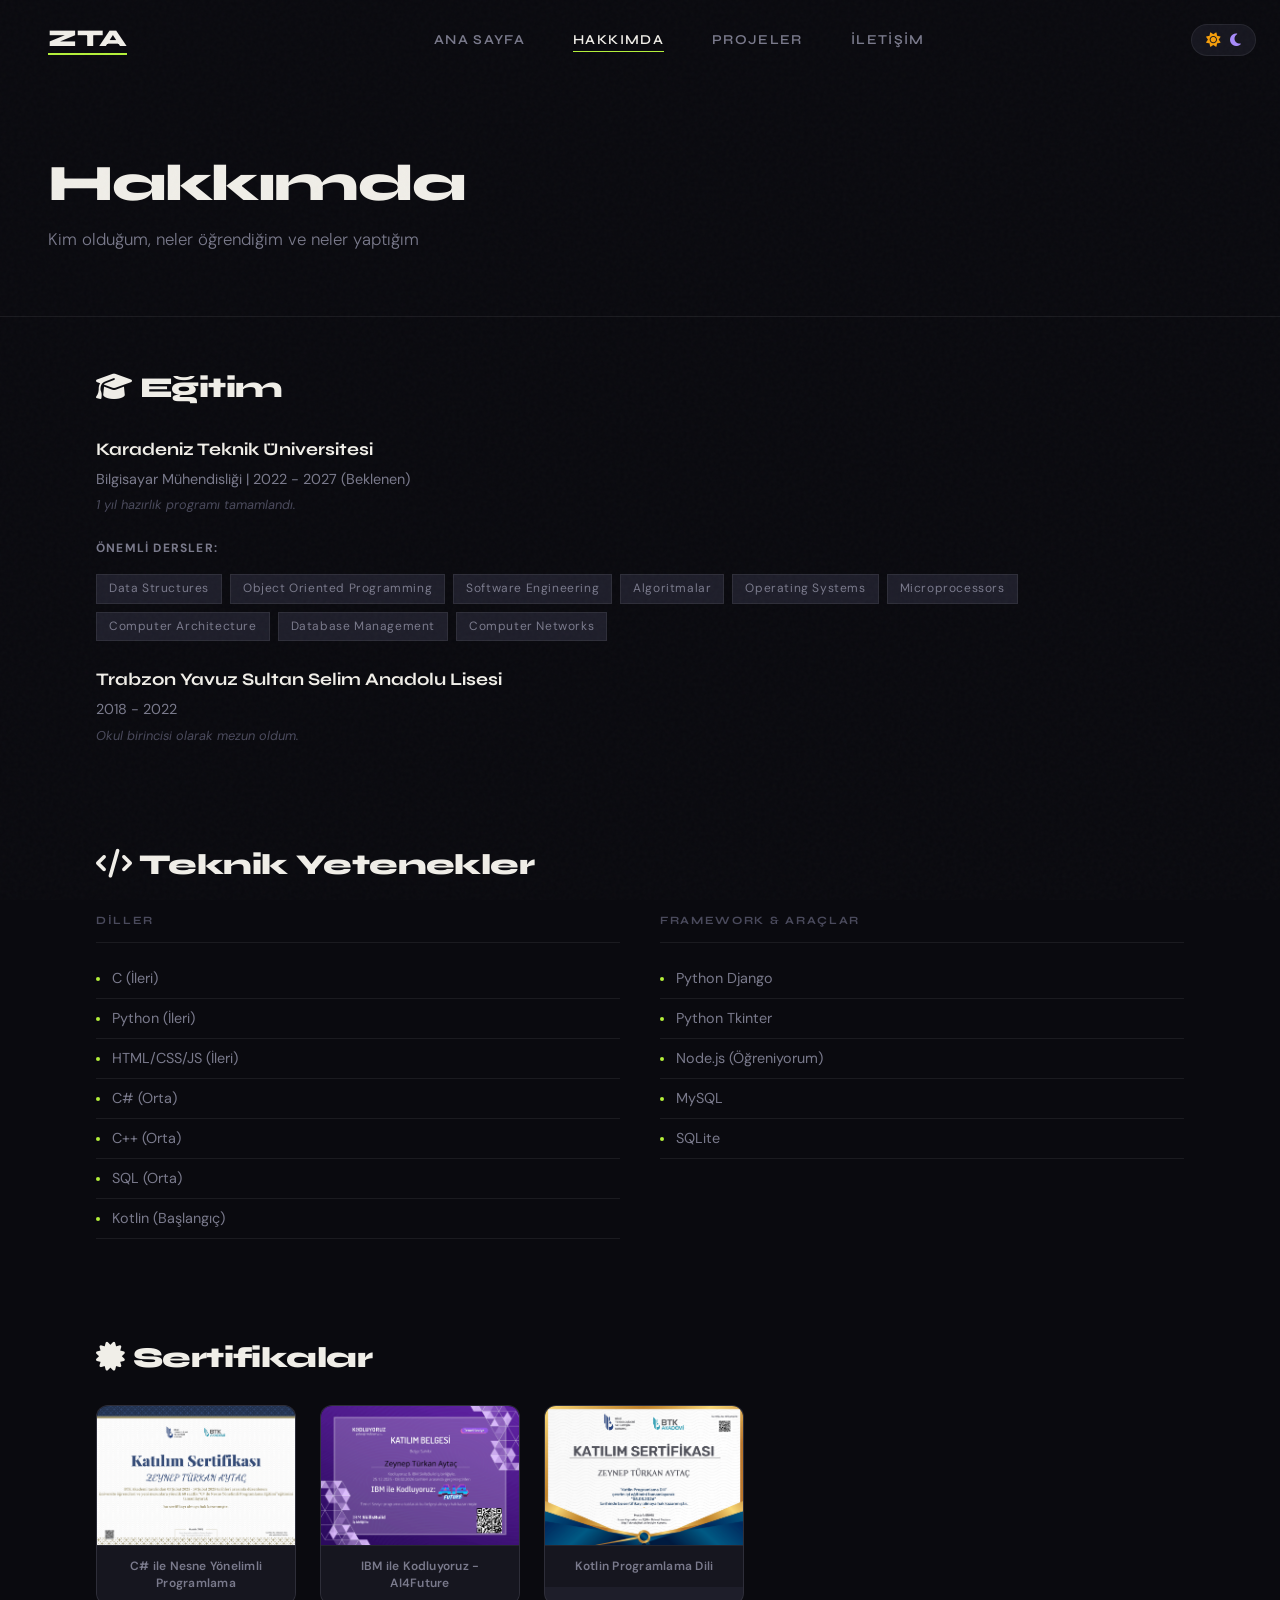
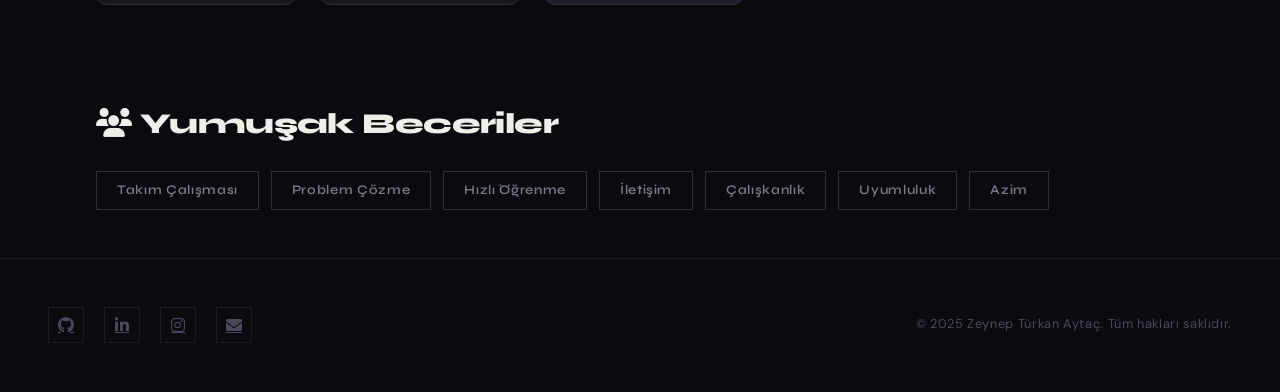
==== commit 3431cac2: "favicon eklendi." ====
--- a/hakkimda.html
+++ b/hakkimda.html
@@ -4,6 +4,10 @@
     <meta charset="UTF-8">
     <meta name="viewport" content="width=device-width, initial-scale=1.0">
     <title>Hakkımda | Zeynep Türkan Aytaç</title>
+    <!-- FAVICON EKLE -->
+    <link rel="icon" type="image/png" href="images/favicon.png">
+    <!-- veya .ico için -->
+    <link rel="icon" type="image/x-icon" href="images/favicon.ico">
     <link rel="stylesheet" href="style.css">
     <link href="https://fonts.googleapis.com/css2?family=Inter:opsz,wght@14..32,300;14..32,400;14..32,500;14..32,600;14..32,700&display=swap" rel="stylesheet">
     <link rel="stylesheet" href="https://cdnjs.cloudflare.com/ajax/libs/font-awesome/6.5.1/css/all.min.css">
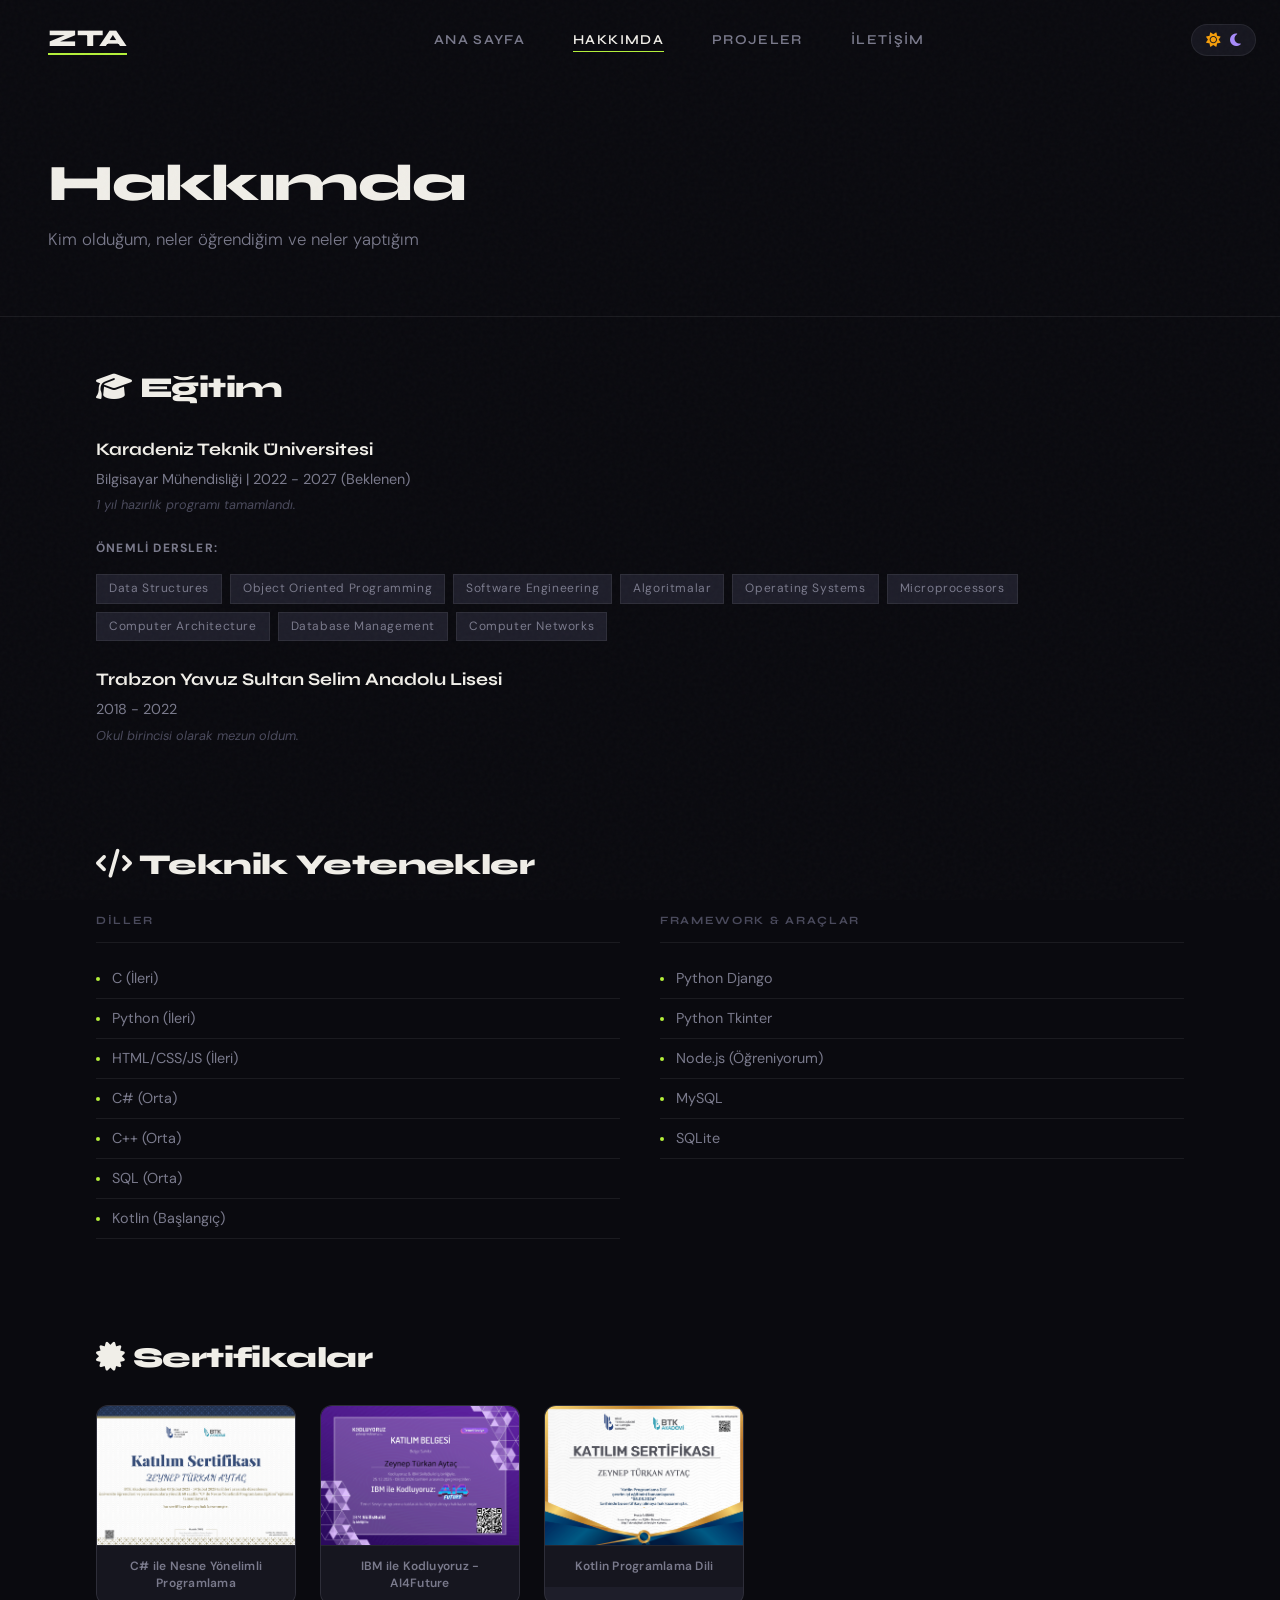
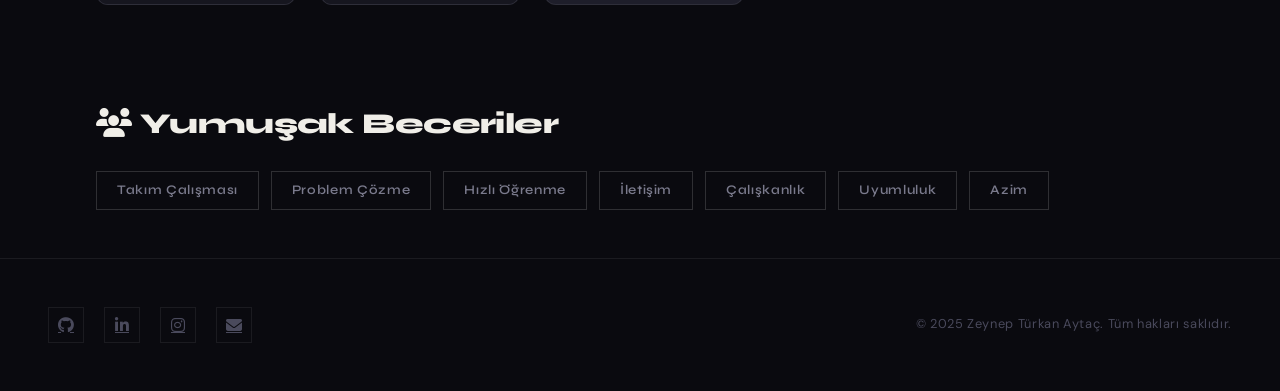
==== commit 1beadc17: "favicon güncellemesi yapıldı." ====
--- a/hakkimda.html
+++ b/hakkimda.html
@@ -7,7 +7,7 @@
     <!-- FAVICON EKLE -->
     <link rel="icon" type="image/png" href="images/favicon.png">
     <!-- veya .ico için -->
-    <link rel="icon" type="image/x-icon" href="images/favicon.ico">
+    <link rel="icon" type="image/x-icon" href="images/favicon.png">
     <link rel="stylesheet" href="style.css">
     <link href="https://fonts.googleapis.com/css2?family=Inter:opsz,wght@14..32,300;14..32,400;14..32,500;14..32,600;14..32,700&display=swap" rel="stylesheet">
     <link rel="stylesheet" href="https://cdnjs.cloudflare.com/ajax/libs/font-awesome/6.5.1/css/all.min.css">
